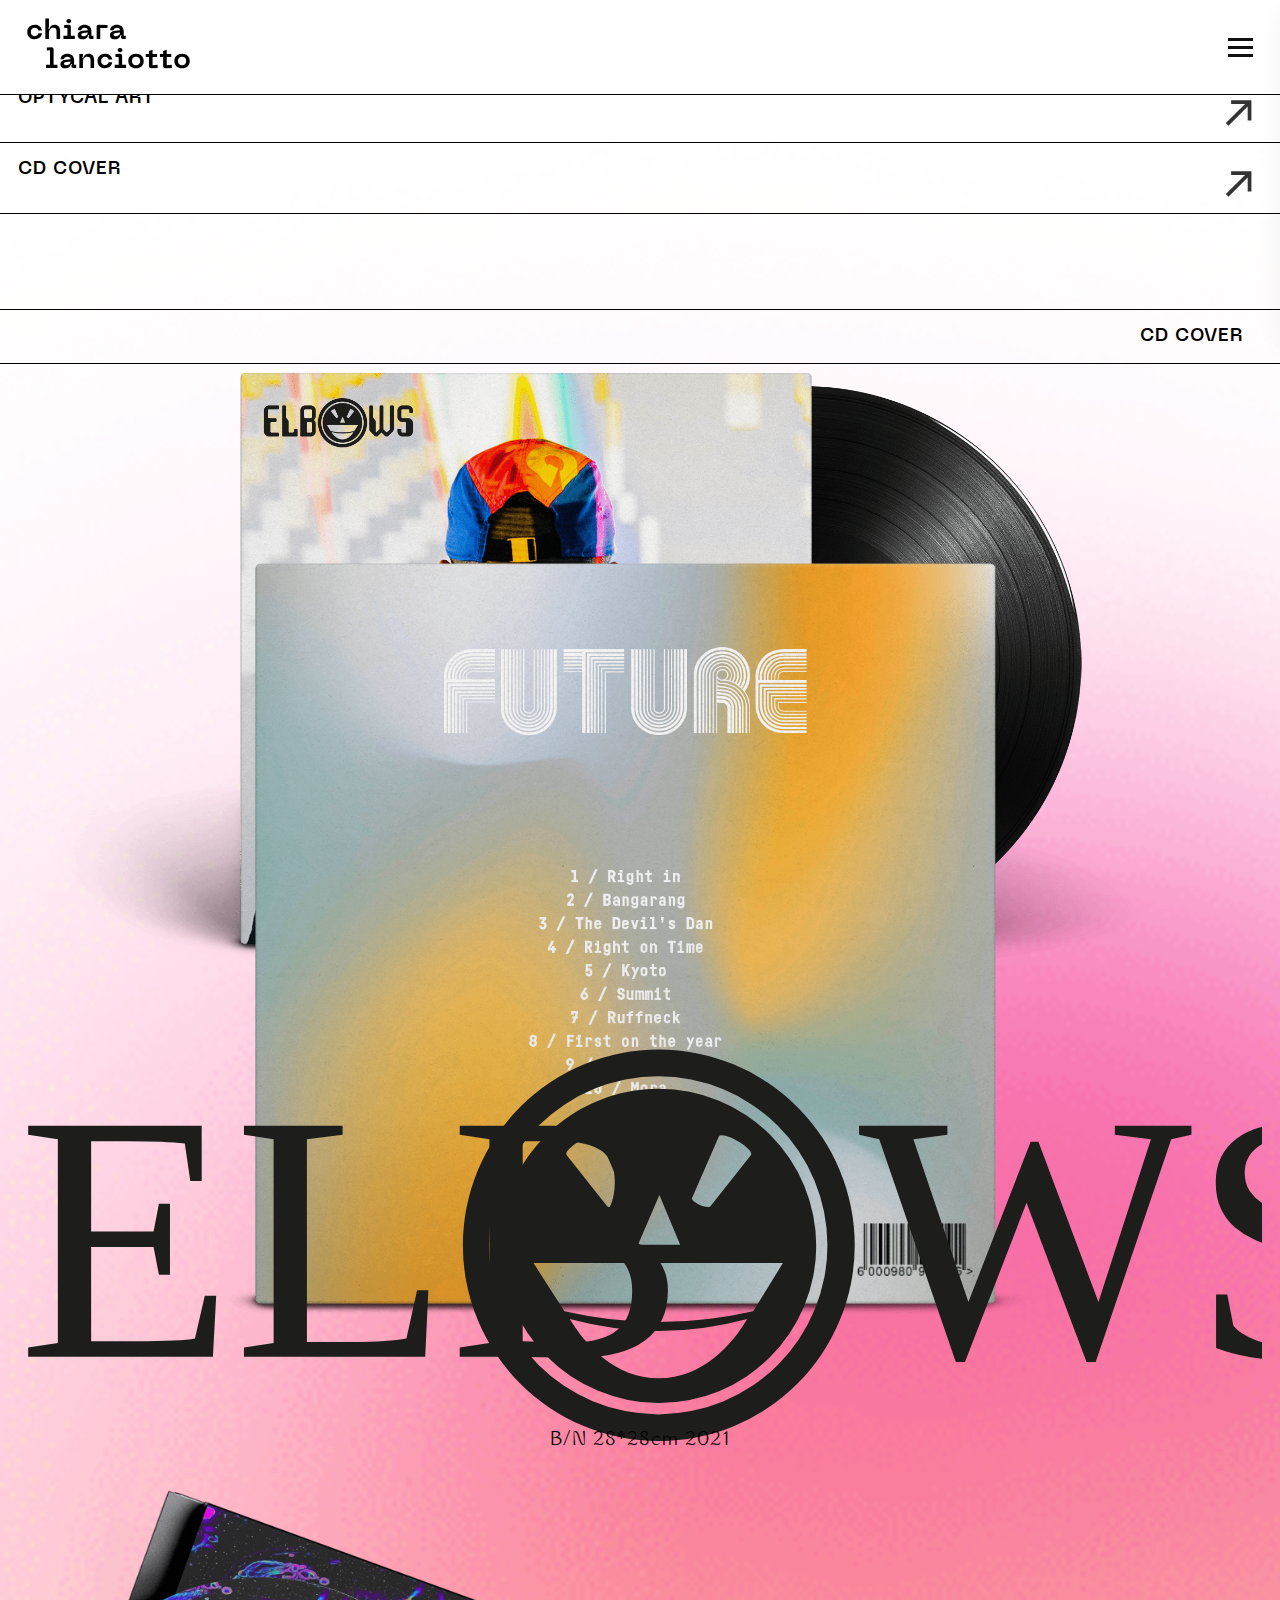
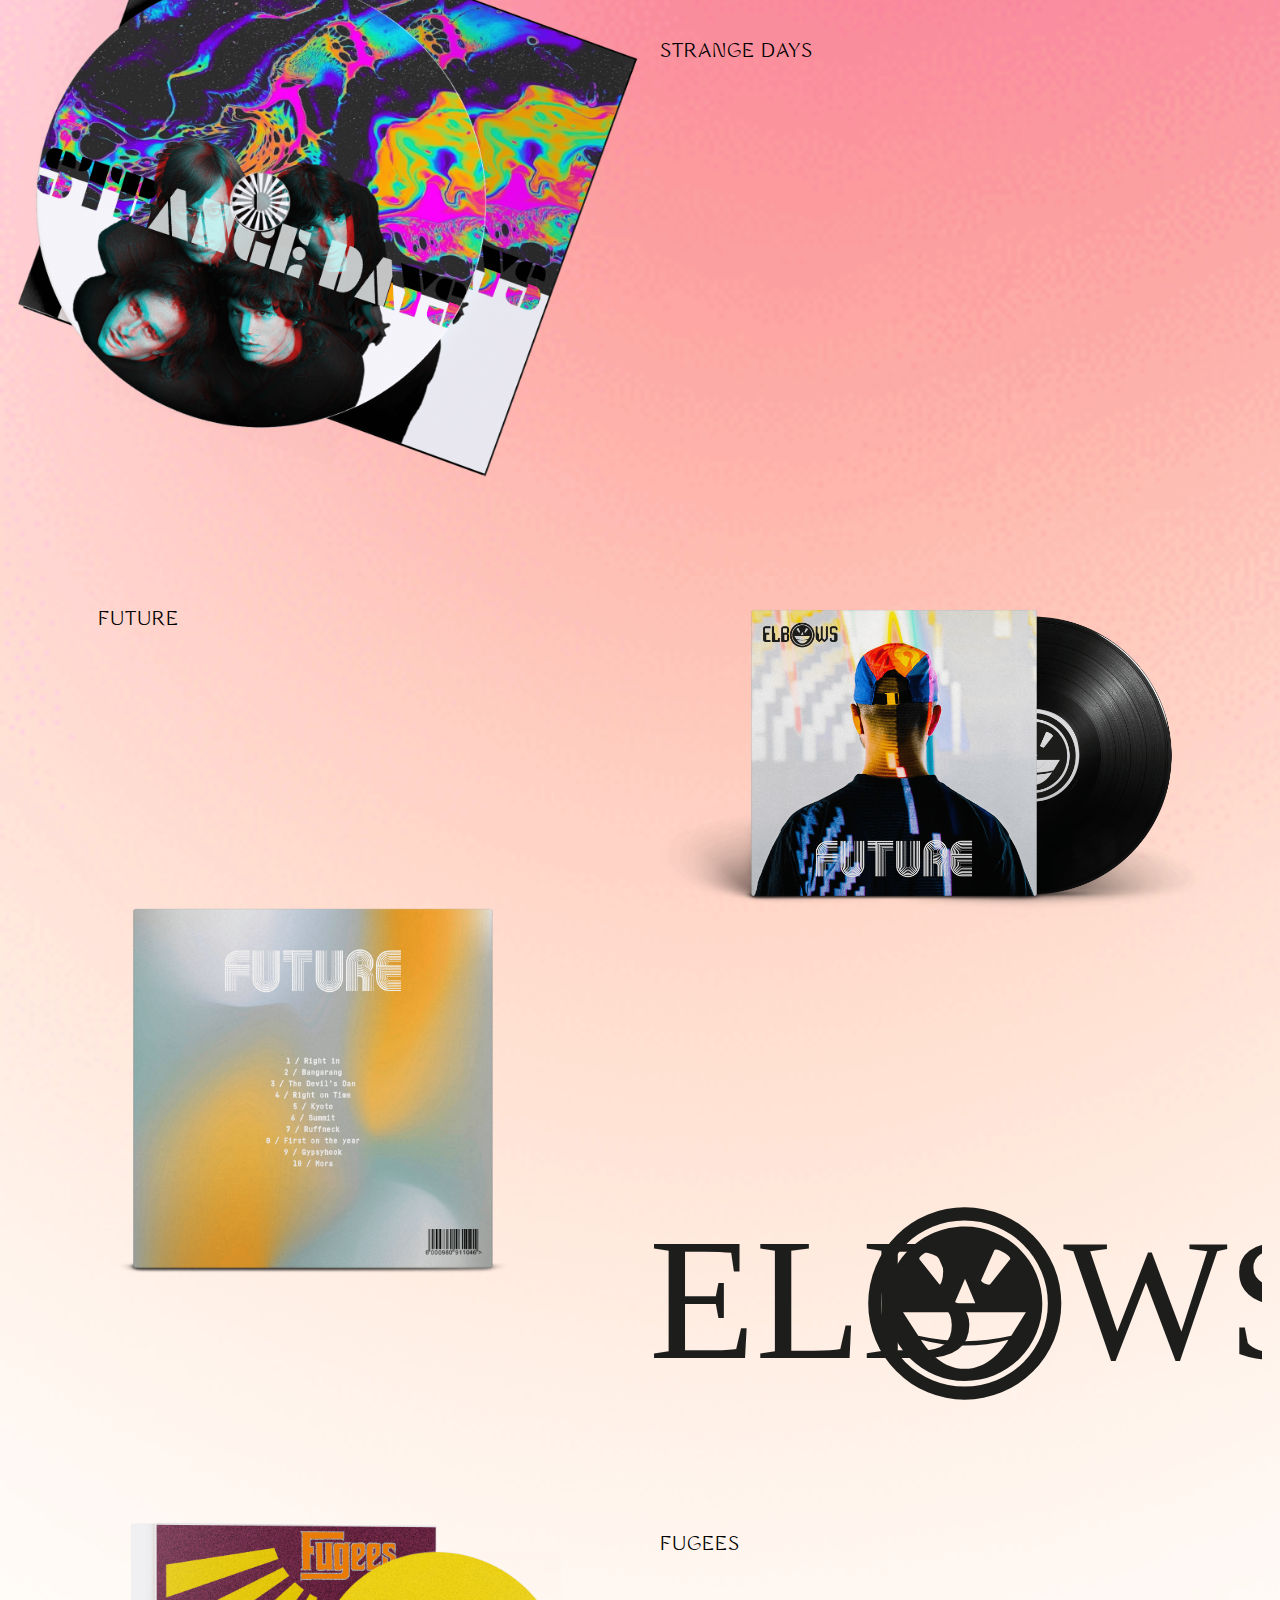
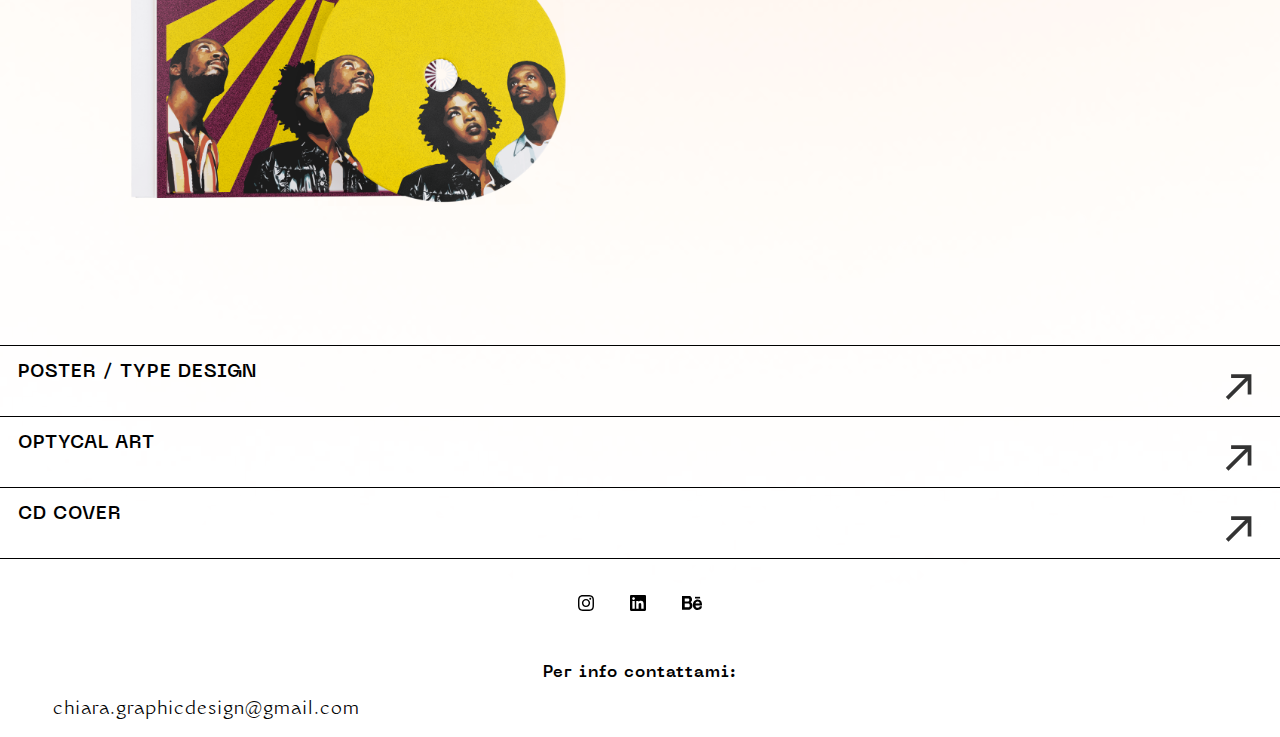
==== cd_cover.html @ 20b48abc "update desktop mode html" ====
<!DOCTYPE html>
<html lang="en">

<head>
    <meta charset="UTF-8">
    <meta http-equiv="X-UA-Compatible" content="IE=edge">
    <meta name="viewport" content="width=device-width, initial-scale=1.0">
    <title>Chiara Lanciotto</title>
    <link rel="stylesheet" href="STYLE/style.css">
</head>

<body>


    <header class="header">
        <nav class="navbar">
            <a href="index.html">
                <img class="logo" src="IMG/Chiara%20lanciotto.svg" alt="Chiara">
            </a>
            <ul class="nav-menu">
                <li class="nav-item">
                    <a href="#" class="nav-link">About me</a>
                </li>
                <li class="nav-item">
                    <a href="#" class="nav-link">Portfolio</a>
                </li>
                <li class="nav-item">
                    <a href="#" class="nav-link">Contact</a>
                </li>
                <li class="nav-item">
                    <a href="#" class="nav-link">My CV</a>
                </li>
            </ul>
            <div class="hamburger">
                <span class="bar"></span>
                <span class="bar"></span>
                <span class="bar"></span>
            </div>
        </nav>
    </header>

    <div class="desktop-mode">
        <div class="contenitore-link desktop">
            <div class="final-link">
                <h5>Poster / type design</h5>
                <a href="poster_type_design.html">
                    <img src="IMG/arrow.svg">
                </a>
            </div>
            <div class="final-link">
                <h5>optycal art</h5>
                <a href="optical_art.html">
                    <img src="IMG/arrow.svg">
                </a>
            </div>
            <div class="final-link">
                <h5>cd cover</h5>
                    <a href="cd_cover.html">
                    <img src="IMG/arrow.svg">
                </a>
            </div>
        </div>

        <div class="testo-desktop">
            <section class="space-top">
                <h4>CD COVER</h4>
            </section>

            <h2 class="page_typo">GIORNI STRANI</h2>

            <article class="B-N CD ">
                <img src="IMG/Vinyl Record PSD MockUp.png">
            </article>
            <article class="B-N CD">
                <img src="IMG/Vinyl Record PSD MockUp - RETRO.png">
            </article>
            <article class="B-N CD">
                <img src="IMG/LOGO_WS MUSICA.svg">
            </article>
            
        
            <article>
                <div class="didascalia-singola">
                    <p>B/N 28*28cm 2021</p>
                </div>
            </article>






        <!--STRANGE DAYS-->
            <article class=" container ">
            <div class="immagine">
                    <img src="IMG/cover.png">
                </div>
                <div class="align-left">
                    <p>STRANGE DAYS</p>
                </div>
            </article>
            
            
        
        <!--FUTURE-->  
        
            <article class=" container ">
                <div class="text-less">
                    <p>FUTURE</p>
                </div>
                <div class="immagine">
                    <img src="IMG/Vinyl Record PSD MockUp.png">
                </div>
            </article>
            <article class=" container ">
            <div class="immagine img-top bottom-img">
                    <img src="IMG/Vinyl Record PSD MockUp - RETRO.png">
                </div>
            </article>
            
            <article class=" container ">
            <div class="immagine bottom-img">
                    
                </div>
                <div class="immagine logo-alto">
                    <img src="IMG/LOGO_WS MUSICA.svg">
                </div>
            </article>

            <article class=" container ">
                <div class="immagine">
                    <img src="IMG/CD1.png">
                </div>
                <div class="align-left">
                    <p>FUGEES</p>
                </div>
            </article>
            <article class=" container ">
                <div class="didascalia margine">
                    
                </div>
            </article>
        </div>

        <!-- link pagine progetti -->
        <div class="contenitore-link mobile">
            <div class="final-link top-border">
                <h5>Poster / type design</h5>
                <a href="poster_type_design.html">
                    <img src="IMG/arrow.svg">
                </a>
            </div>
            <div class="final-link">
                <h5>optycal art</h5>
                <a href="optical_art.html">
                    <img src="IMG/arrow.svg">
                </a>
            </div>
            <div class="final-link">
                <h5>cd cover</h5>
                    <a href="cd_cover.html">
                    <img src="IMG/arrow.svg">
                </a>
            </div>
        </div>
    </div>


    <footer>
        <div class="social">
            <img class="in" src="IMG/insta.svg"></img>
            <img class="lik" src="IMG/linkedin.svg"></img>
            <img class="be" src="IMG/BE%202.svg"></img>
        </div>
        <!--link per scaricare cv-->
        <p>Per info contattami:</p>
        <a href="chiara.graphicdesign@gmail.com">chiara.graphicdesign@gmail.com</a>
    </footer>


    <script src="STYLE/index.js"></script>

</body>

</html>
---- STYLE/style.css ----
/** @format */

@font-face {
  font-family: "WTMonarchNova-Roman";
  src: url("../FONT/WTMonarchNova-Roman.woff") format("woff");
}

@font-face {
  font-family: "neuemachina-bold";
  src: url("../FONT/NEUEMACHINA-BOLD.woff") format("woff");
}

@font-face {
  font-family: "neuemachina-medium";
  src: url("../FONT/NEUEMACHINA-MEDIUM.woff") format("woff");
}

* {
  margin: 0;
  padding: 0;
  box-sizing: border-box;
  font-size: 18px;
  font-family: "WTMonarchNova-Roman";
  letter-spacing: 1px;
}
h2,
h4,
h5 {
  font-family: "neuemachina-bold";
}

h3 {
  font-family: "WTMonarchNova-Roman";
}

body {
  background-image: url(../IMG/gradient+texture.png);
  background-size: cover;
  background-repeat: no-repeat;
}

.logo {
  width: 100%;
  height: auto;
}
/* bordo nav */
.header {
  border-bottom: 1px solid #e2e8f0;
}
/* hamburger menu */
.navbar {
  position: fixed;
  display: flex;
  justify-content: space-between;
  align-items: center;
  padding: 1rem 1.5rem;
  width: 100%;
  background-color: #fff;
  border-bottom: 1px solid #000;
}
.bar {
  display: block;
  width: 25px;
  height: 3px;
  margin: 5px auto;
  -webkit-transition: all 0.3s ease-in-out;
  transition: all 0.3s ease-in-out;
  background-color: #101010;
}
.nav-item {
  margin-left: 5rem;
}

.nav-item a {
  text-decoration: none;
  font-family: "neuemachina-bold";
  text-transform: uppercase;
}

/* link nav */
.nav-link {
  font-size: 1.6rem;
  font-weight: 400;
  color: #475569;
}
.nav-menu {
  z-index: 2;
  position: fixed;
  right: -100%;
  top: 0em;
  flex-direction: column;
  background-color: #fff;
  width: 100%;
  border-radius: 10px;
  text-align: center;
  transition: 0.3s;
  box-shadow: 0 10px 27px rgba(0, 0, 0, 0.05);
}
.nav-menu.active {
  right: 0;
}

.nav-item {
  margin: 2.5rem 0;
  list-style: none;
}
.hamburger {
  display: block;
  cursor: pointer;
  z-index: 5;
}
.hamburger.active .bar:nth-child(2) {
  opacity: 0;
}

.hamburger.active .bar:nth-child(1) {
  transform: translateY(8px) rotate(45deg);
}

.hamburger.active .bar:nth-child(3) {
  transform: translateY(-8px) rotate(-45deg);
}

#home {
  font-size: 3em;
  text-align: center;
  line-height: 67px;
  display: flex;
  flex-direction: column;
  align-items: center;
  justify-content: center;
  padding: 3em 0 2em 0;
}
section {
  border-top: 1px solid #000;
  border-bottom: 1px solid #000;
  padding: 1em;
}
section h4 {
  text-align: right;
  text-transform: uppercase;
  padding-right: 1em;
}
.foto-cv {
  width: 50%;
  height: auto;
  border-radius: 50%;
  margin: 3em 0;
}

article {
  width: 100%;
  display: flex;
  flex-direction: column;
  padding: 1em;
  text-align: left;
  justify-content: center;
  align-items: center;
}
.B-N {
  width: 100%;
  height: 300px;
  margin: 3em auto;
}
.B-N img {
  width: 100%;
  height: auto;
}
.CD {
  margin: 0.5em auto;
}
.citazione {
  font-family: "neuemachina-medium";
  font-size: 1em;
  letter-spacing: 1px;
}
.author {
  text-align: right;
  padding: 1em;
}
.final-link {
  border-bottom: 1px solid #000;
  display: flex;
  justify-content: space-between;
}
.top-border {
  border-top: 1px solid #000;
}
h5 {
  text-align: left;
  text-transform: uppercase;
  padding: 1em;
  font-family: "neuemachina-bold";
}
.final-link a {
  text-decoration: none;
  color: #000;
  padding-right: 18px;
  padding-top: 1em;
}
.social {
  display: flex;
  justify-content: center;
  padding: 1em;
}

.social img {
  padding: 1em;
  justify-content: center;
}

footer p {
  padding: 18px;
  font-size: 16px;
  font-family: "neuemachina-bold";
  text-align: center;
}

footer a {
  padding: 18px;
  text-decoration: none;
  color: black;
  margin: 35px;
}

.space-top {
  margin: 5.3em 0 2em 0;
}

.page_typo {
  text-align: center;
  font-size: 32px;
  padding-top: 20px;
  padding-bottom: 25px;
}

.container {
  display: flex;
  flex-direction: row;
  width: 100%;
  justify-content: space-between;
  height: auto;
}
.immagine {
  width: 50%;
}
.immagine img {
  width: 100%;
}
.margine {
  margin-right: 1em;
}
.testo {
  width: 50%;
  height: 290px;
  display: flex;
  flex-direction: column;
  padding-right: 1em;
}
.align-left {
  width: 50%;
  height: 290px;
  display: flex;
  flex-direction: column;
  padding-right: 1em;
}
.align-left p {
  padding-left: 20px;
}
.testo p {
  font-size: 1em;
  padding-left: 100px;
}
.text-less {
  width: 50%;
  height: 270px;
  display: flex;
  flex-direction: column;
  padding-right: 1em;
}
.text-less p {
  font-size: 1em;
  padding-left: 80px;
}
.testo-alto {
  font-size: 1em;
  margin-top: -15em;
  padding-bottom: 1em;
}
.logo-alto {
  font-size: 1em;
  margin-top: -8em;
  padding-bottom: 1em;
}
.top-img {
  margin-top: -15em;
}
.bottom-img {
  margin-right: 1em;
}
.img-top {
  margin-top: -7em;
  padding-right: 1em;
}
.didascalia {
  text-align: left;
}
.align-right p {
  font-size: 0.8em;
  margin-top: -7.5em;
  text-align: right;
}
.didascalia p {
  font-size: 0.8em;
  text-align: left;
  margin-top: -7.5em;
}
.didascalia-singola {
  text-align: center;
}
.didscalia-singola p {
  font-size: 0.8em;
}
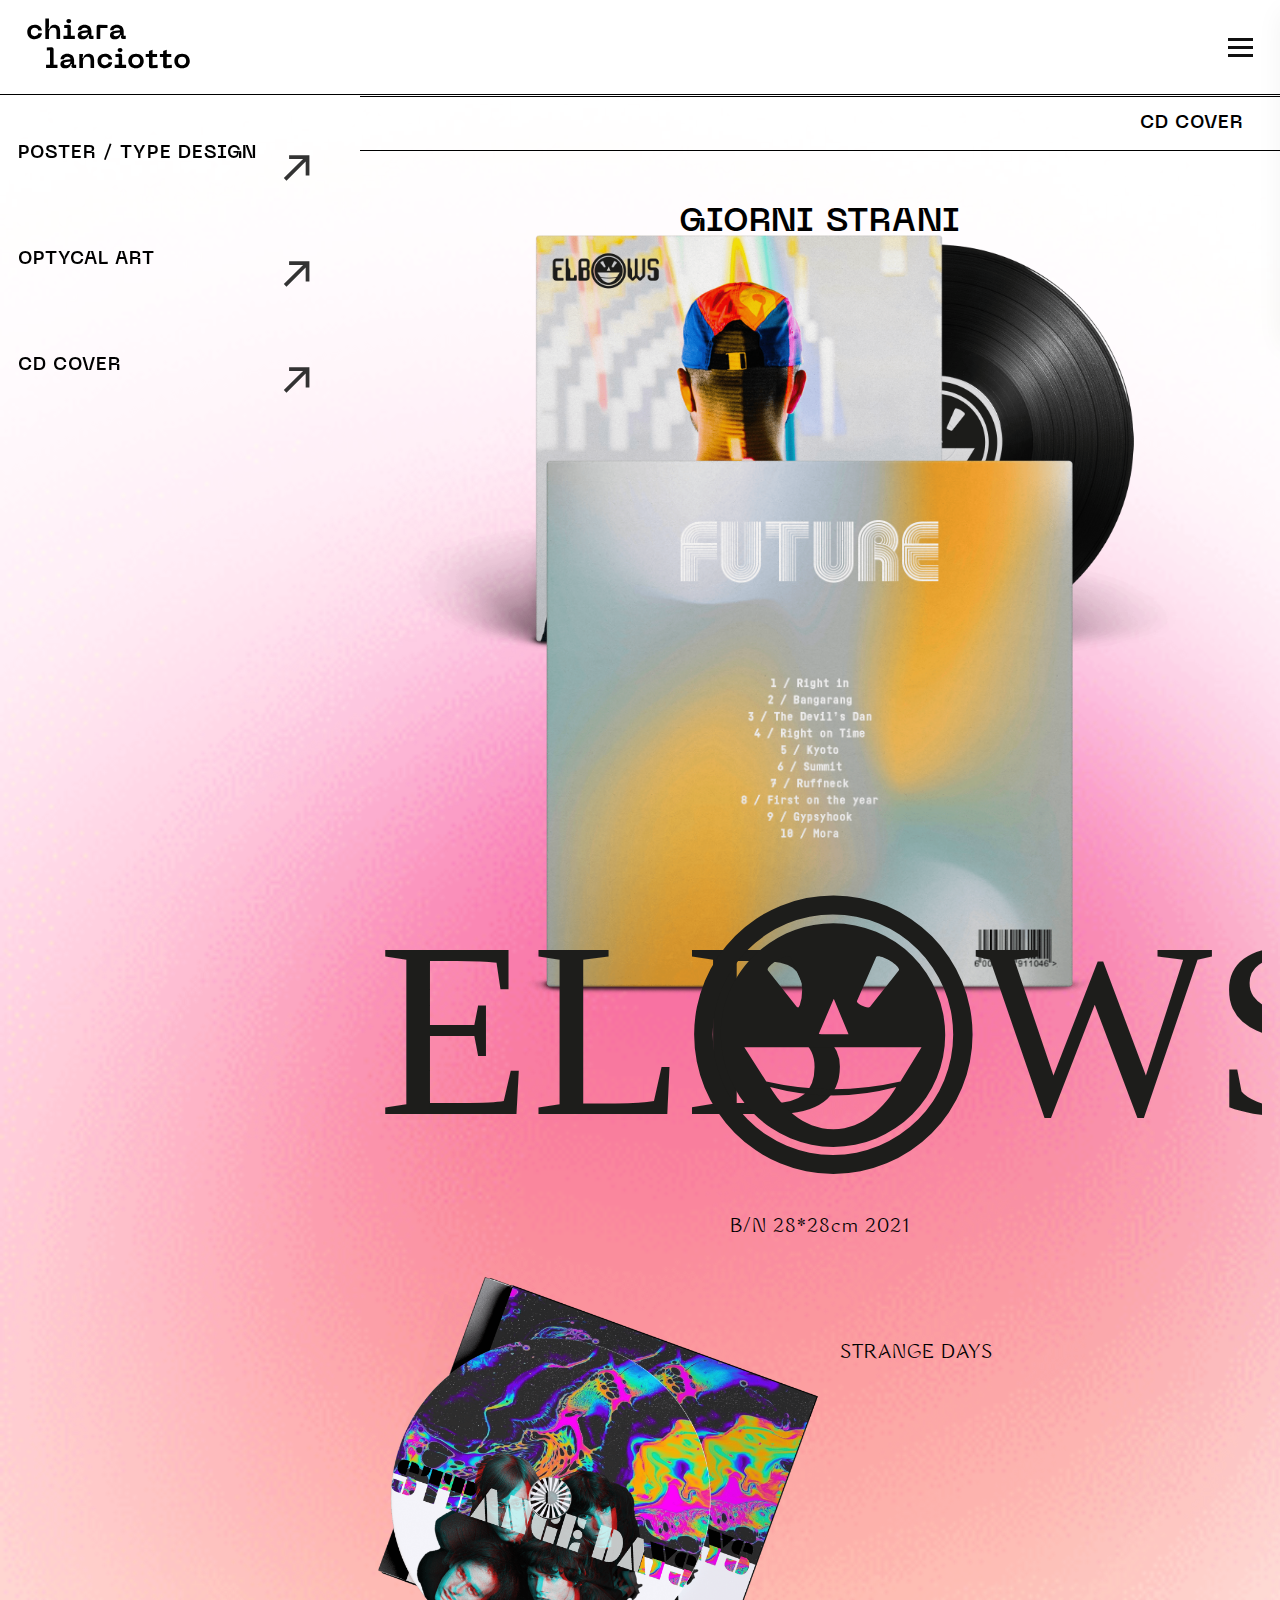
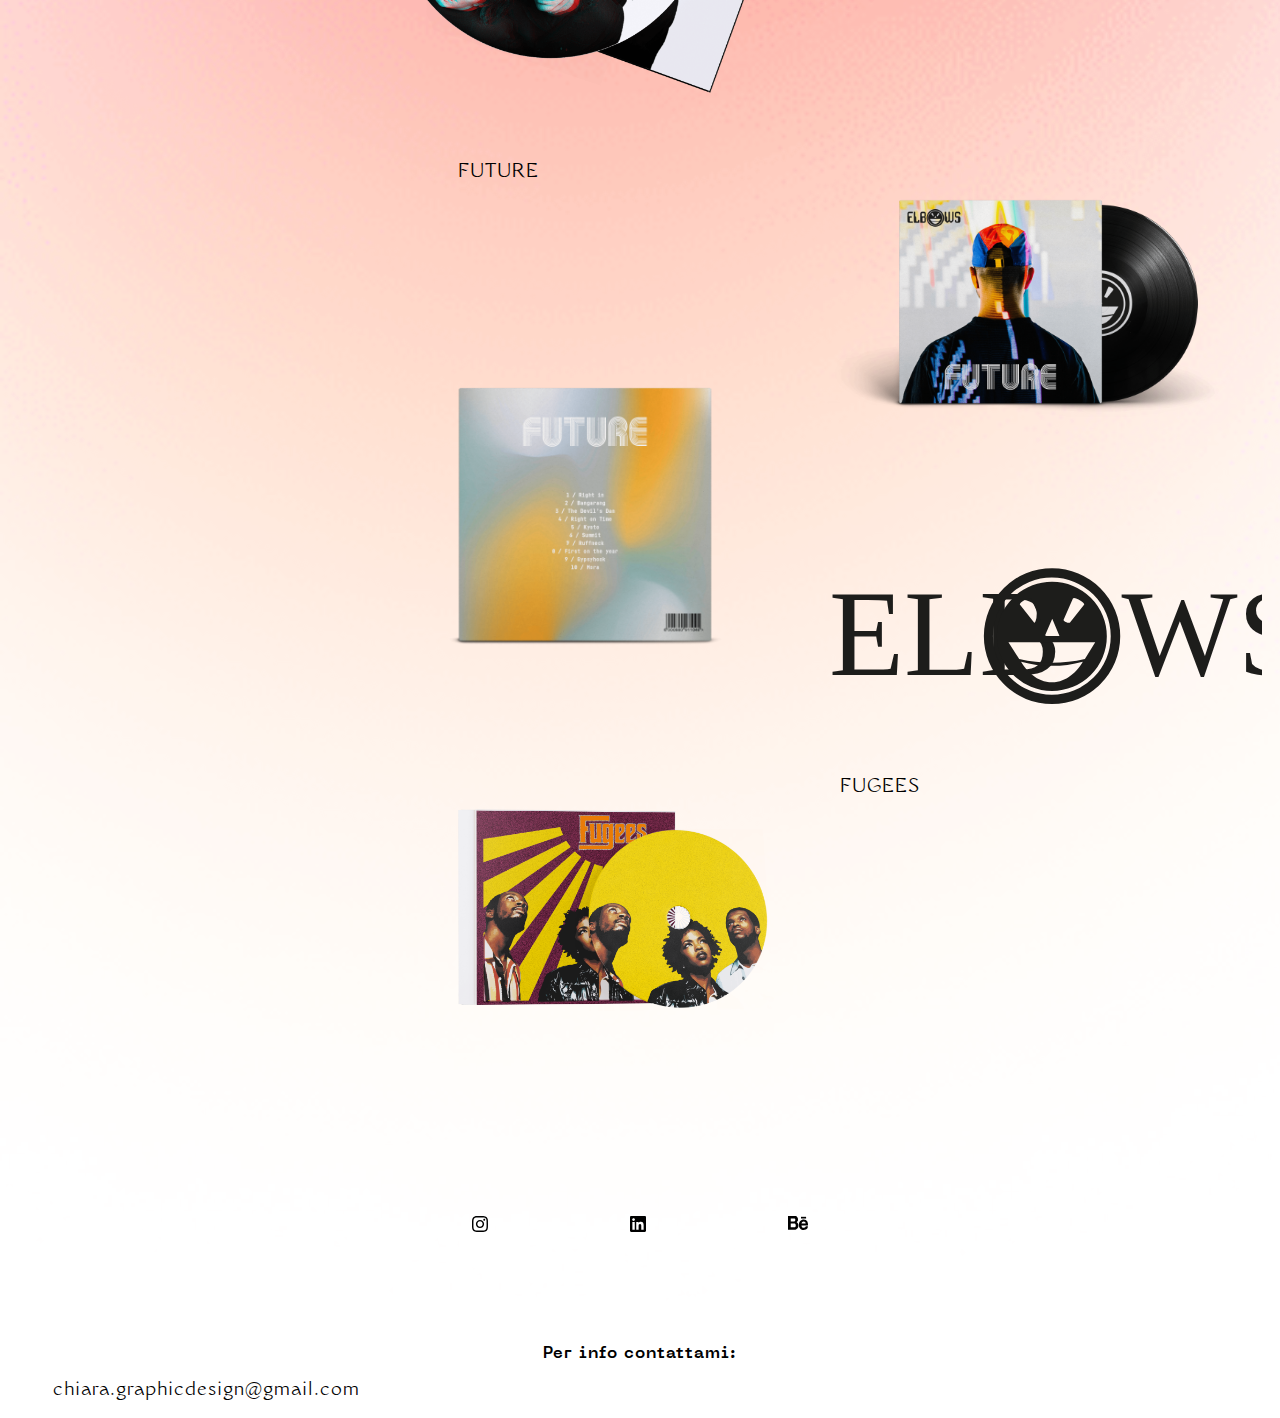
==== commit 223d8af4: "link social" ====
--- a/cd_cover.html
+++ b/cd_cover.html
@@ -168,14 +168,20 @@
 
     <footer>
         <div class="social">
-            <img class="in" src="IMG/insta.svg"></img>
-            <img class="lik" src="IMG/linkedin.svg"></img>
-            <img class="be" src="IMG/BE%202.svg"></img>
+           <a href="">
+               <img class="in" src="IMG/insta.svg" />
+           </a>
+           <a href="https://www.linkedin.com/in/chiara-lanciotto-9144a521">
+               <img class="lik" src="IMG/linkedin.svg" />
+           </a>
+           <a href="https://www.behance.net/chiaralanciotto1">
+               <img class="be" src="IMG/BE%202.svg" />
+           </a>
         </div>
         <!--link per scaricare cv-->
         <p>Per info contattami:</p>
         <a href="chiara.graphicdesign@gmail.com">chiara.graphicdesign@gmail.com</a>
-    </footer>
+   </footer>
 
 
     <script src="STYLE/index.js"></script>
--- a/STYLE/style.css
+++ b/STYLE/style.css
@@ -321,3 +321,33 @@
 .didscalia-singola p {
   font-size: 0.8em;
 }
+.mobile{
+  display: block;
+}
+.desktop{
+  display: none;
+}
+@media screen and (min-width:700px) {
+  .mobile{
+    display: none;
+  }
+  .desktop{
+    display: block;
+  }
+  .desktop-mode{
+    display: flex;
+    justify-content: space-between;
+  }
+  .contenitore-link{
+    position: fixed;
+    margin-top: 5em;
+  }
+  .testo-desktop{
+    width: 100%;
+    margin: 0 0 0 20em;
+  }
+  .final-link{
+    margin-top: 2em;
+    border: none;
+  }
+}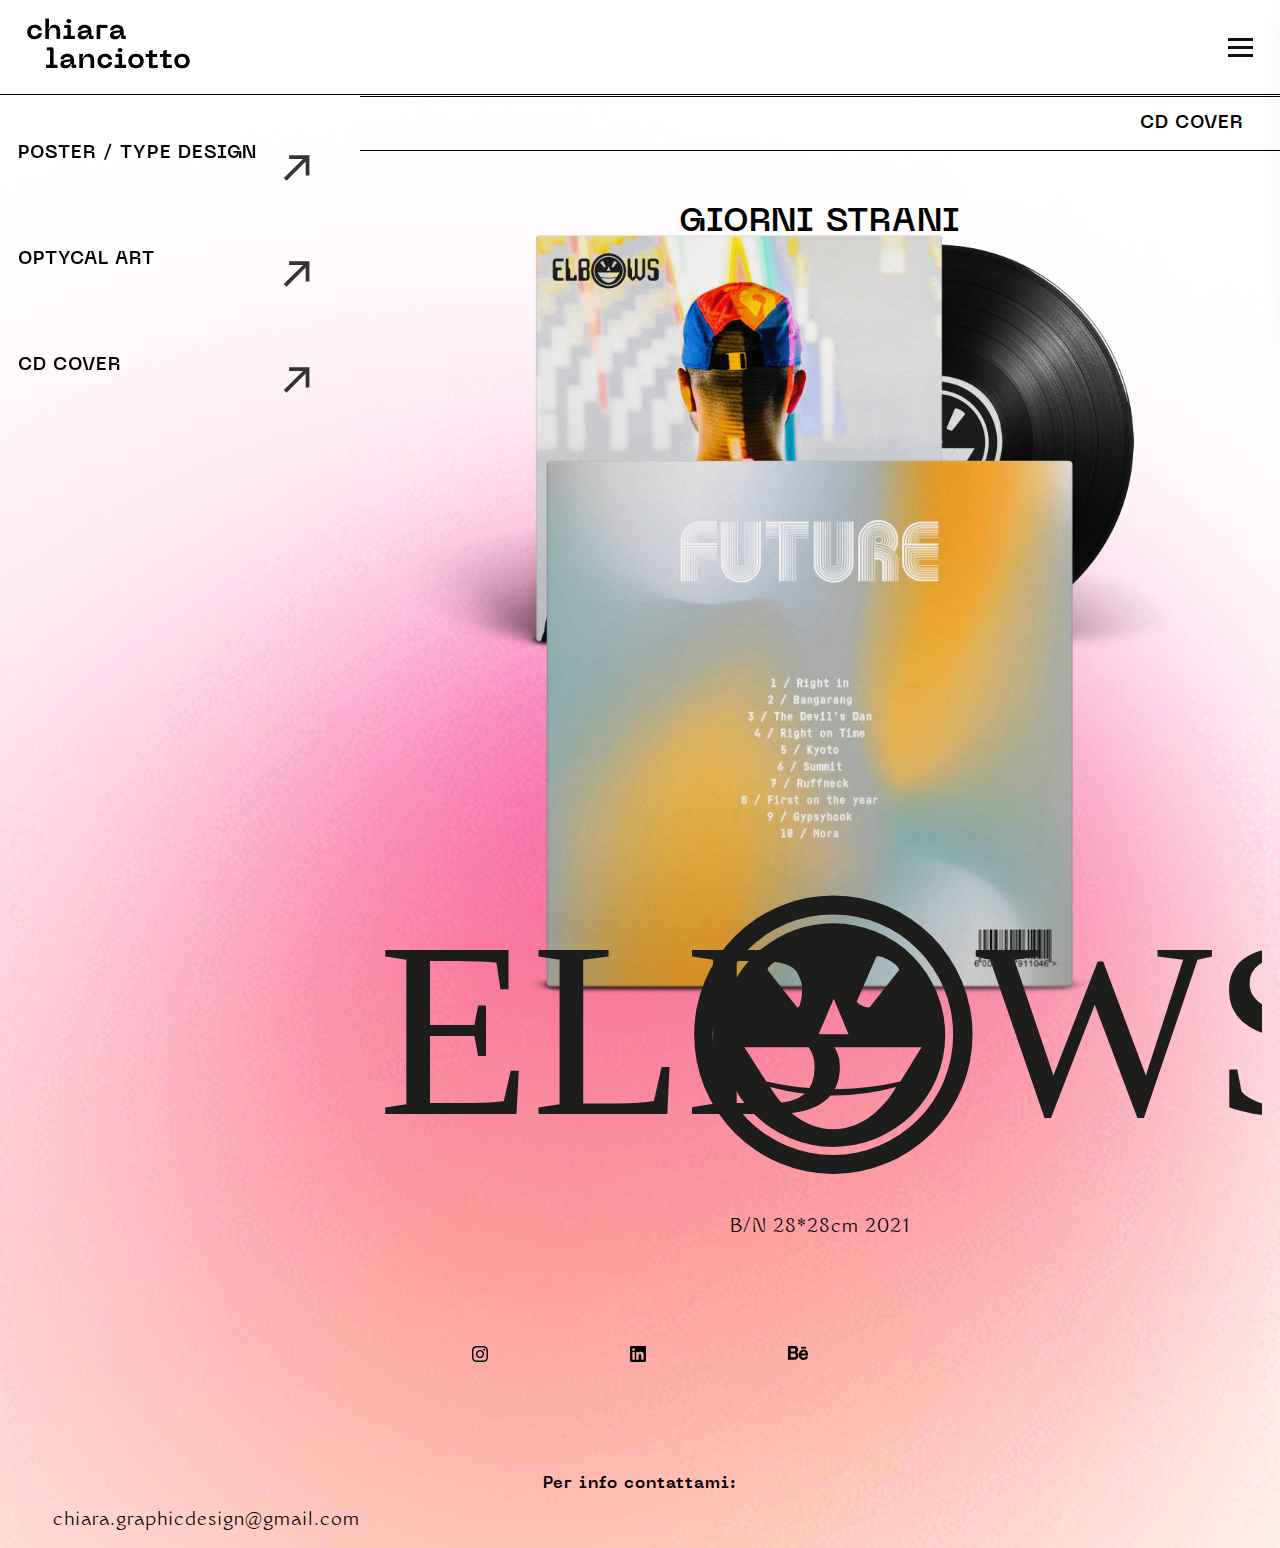
==== commit ef35c660: "update desktop style" ====
--- a/cd_cover.html
+++ b/cd_cover.html
@@ -84,62 +84,6 @@
                     <p>B/N 28*28cm 2021</p>
                 </div>
             </article>
-
-
-
-
-
-
-        <!--STRANGE DAYS-->
-            <article class=" container ">
-            <div class="immagine">
-                    <img src="IMG/cover.png">
-                </div>
-                <div class="align-left">
-                    <p>STRANGE DAYS</p>
-                </div>
-            </article>
-            
-            
-        
-        <!--FUTURE-->  
-        
-            <article class=" container ">
-                <div class="text-less">
-                    <p>FUTURE</p>
-                </div>
-                <div class="immagine">
-                    <img src="IMG/Vinyl Record PSD MockUp.png">
-                </div>
-            </article>
-            <article class=" container ">
-            <div class="immagine img-top bottom-img">
-                    <img src="IMG/Vinyl Record PSD MockUp - RETRO.png">
-                </div>
-            </article>
-            
-            <article class=" container ">
-            <div class="immagine bottom-img">
-                    
-                </div>
-                <div class="immagine logo-alto">
-                    <img src="IMG/LOGO_WS MUSICA.svg">
-                </div>
-            </article>
-
-            <article class=" container ">
-                <div class="immagine">
-                    <img src="IMG/CD1.png">
-                </div>
-                <div class="align-left">
-                    <p>FUGEES</p>
-                </div>
-            </article>
-            <article class=" container ">
-                <div class="didascalia margine">
-                    
-                </div>
-            </article>
         </div>
 
         <!-- link pagine progetti -->
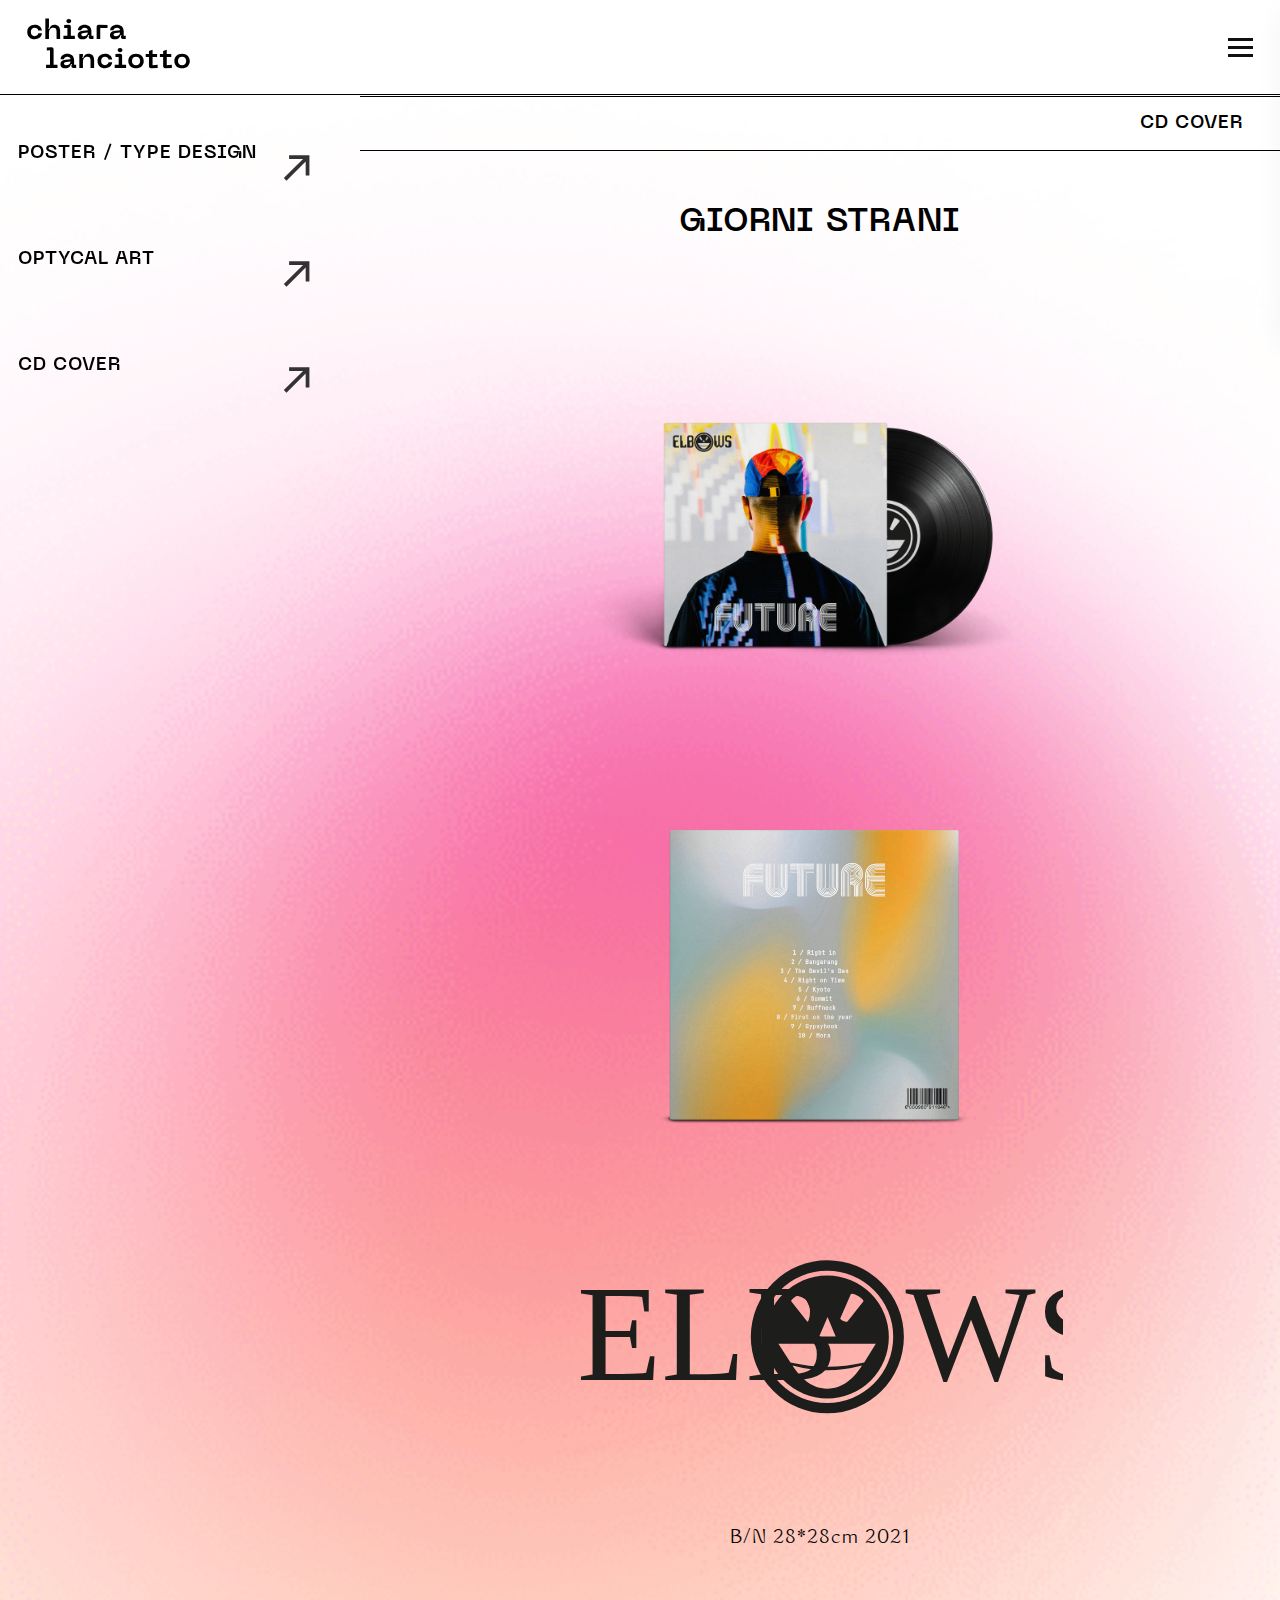
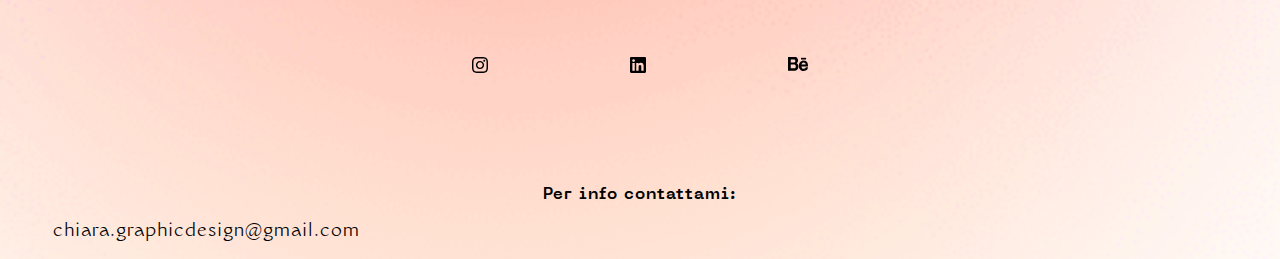
==== commit 598c3d83: "link contact" ====
--- a/cd_cover.html
+++ b/cd_cover.html
@@ -25,7 +25,7 @@
                     <a href="#" class="nav-link">Portfolio</a>
                 </li>
                 <li class="nav-item">
-                    <a href="#" class="nav-link">Contact</a>
+                    <a href="#contact" class="nav-link">Contact</a>
                 </li>
                 <li class="nav-item">
                     <a href="#" class="nav-link">My CV</a>
@@ -111,7 +111,7 @@
 
 
     <footer>
-        <div class="social">
+        <div class="social" id="contact">
            <a href="">
                <img class="in" src="IMG/insta.svg" />
            </a>
--- a/STYLE/style.css
+++ b/STYLE/style.css
@@ -238,14 +238,17 @@
   display: flex;
   flex-direction: row;
   width: 100%;
+  height: auto;
   justify-content: space-between;
   height: auto;
 }
 .immagine {
   width: 50%;
+  height: auto;
 }
 .immagine img {
   width: 100%;
+  height: auto;
 }
 .margine {
   margin-right: 1em;
@@ -350,4 +353,19 @@
     margin-top: 2em;
     border: none;
   }
+  .immagine img{
+    width: 100%;
+    height: auto;
+  }
+  .B-N {
+    width: 70%;
+    height: auto;
+    margin: 4em auto;
+  }
+  .CD img{
+    width: 80%;
+  }
+  .foto-cv{
+    width: 30%;
+  }
 }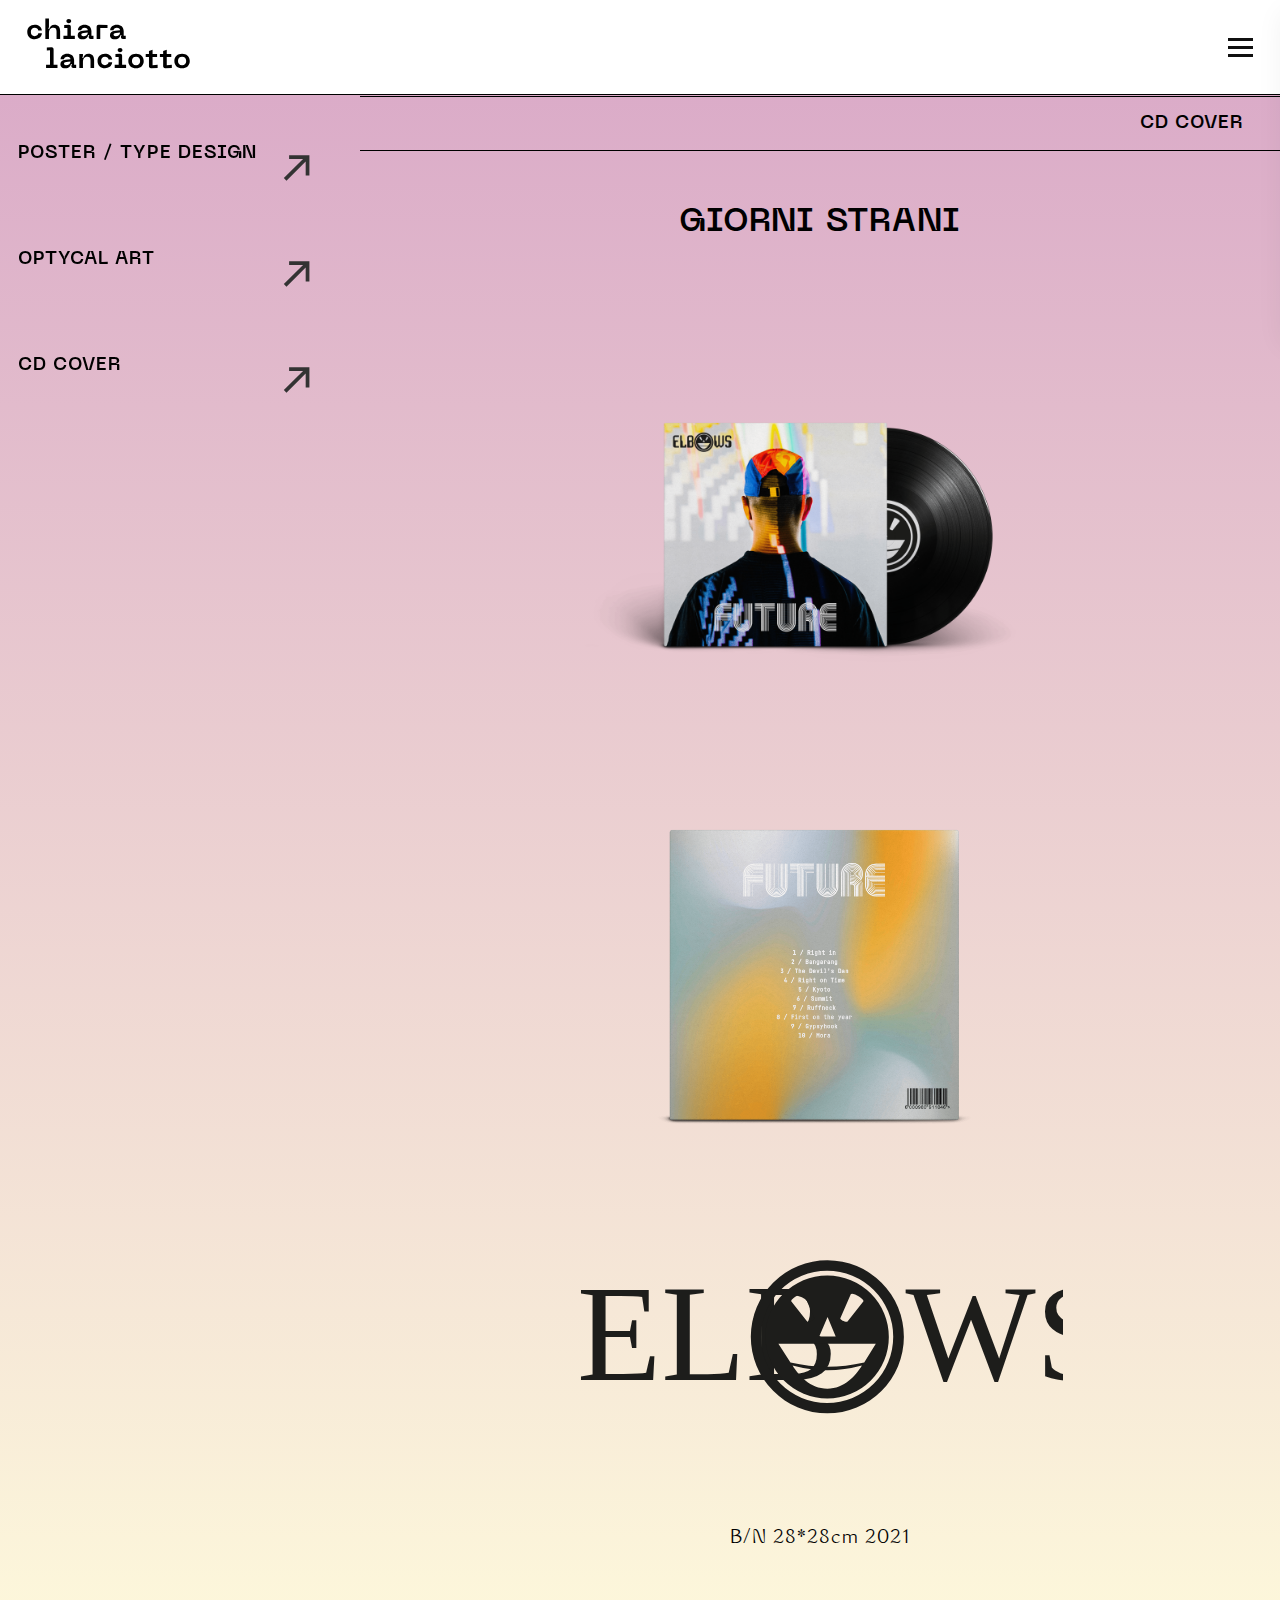
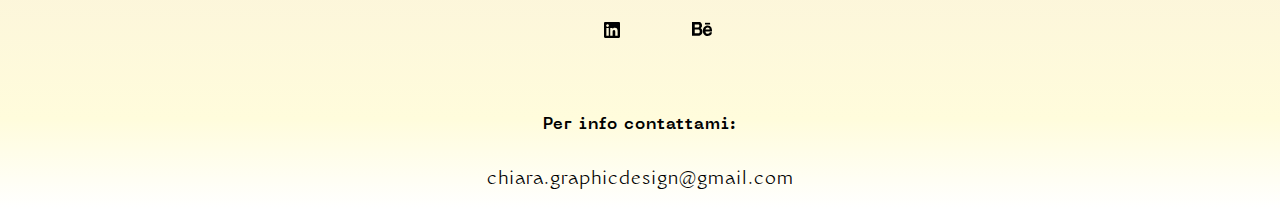
==== commit f9184223: "Add files via upload" ====
--- a/cd_cover.html
+++ b/cd_cover.html
@@ -113,7 +113,6 @@
     <footer>
         <div class="social" id="contact">
            <a href="">
-               <img class="in" src="IMG/insta.svg" />
            </a>
            <a href="https://www.linkedin.com/in/chiara-lanciotto-9144a521">
                <img class="lik" src="IMG/linkedin.svg" />
@@ -123,8 +122,10 @@
            </a>
         </div>
         <!--link per scaricare cv-->
-        <p>Per info contattami:</p>
-        <a href="chiara.graphicdesign@gmail.com">chiara.graphicdesign@gmail.com</a>
+        <div class="mail">
+            <p>Per info contattami:</p>
+            <a href="chiara.graphicdesign@gmail.com">chiara.graphicdesign@gmail.com</a>
+        </div>
    </footer>
 
 
--- a/STYLE/style.css
+++ b/STYLE/style.css
@@ -34,8 +34,8 @@
 }
 
 body {
-  background-image: url(../IMG/gradient+texture.png);
-  background-size: cover;
+  background: rgb(255,255,255);
+  background:  linear-gradient(0deg, rgba(255,255,255,1) 0%, rgba(255,252,220,1) 5%, rgba(217,167,199,1) 100%);
   background-repeat: no-repeat;
 }
 
@@ -208,19 +208,24 @@
   padding: 1em;
   justify-content: center;
 }
-
+.mail{
+  display: flex;
+  flex-direction: column;
+  width: 100%;
+  justify-content: center;
+  align-items: center;
+}
 footer p {
   padding: 18px;
   font-size: 16px;
   font-family: "neuemachina-bold";
   text-align: center;
 }
-
 footer a {
   padding: 18px;
   text-decoration: none;
   color: black;
-  margin: 35px;
+  
 }
 
 .space-top {
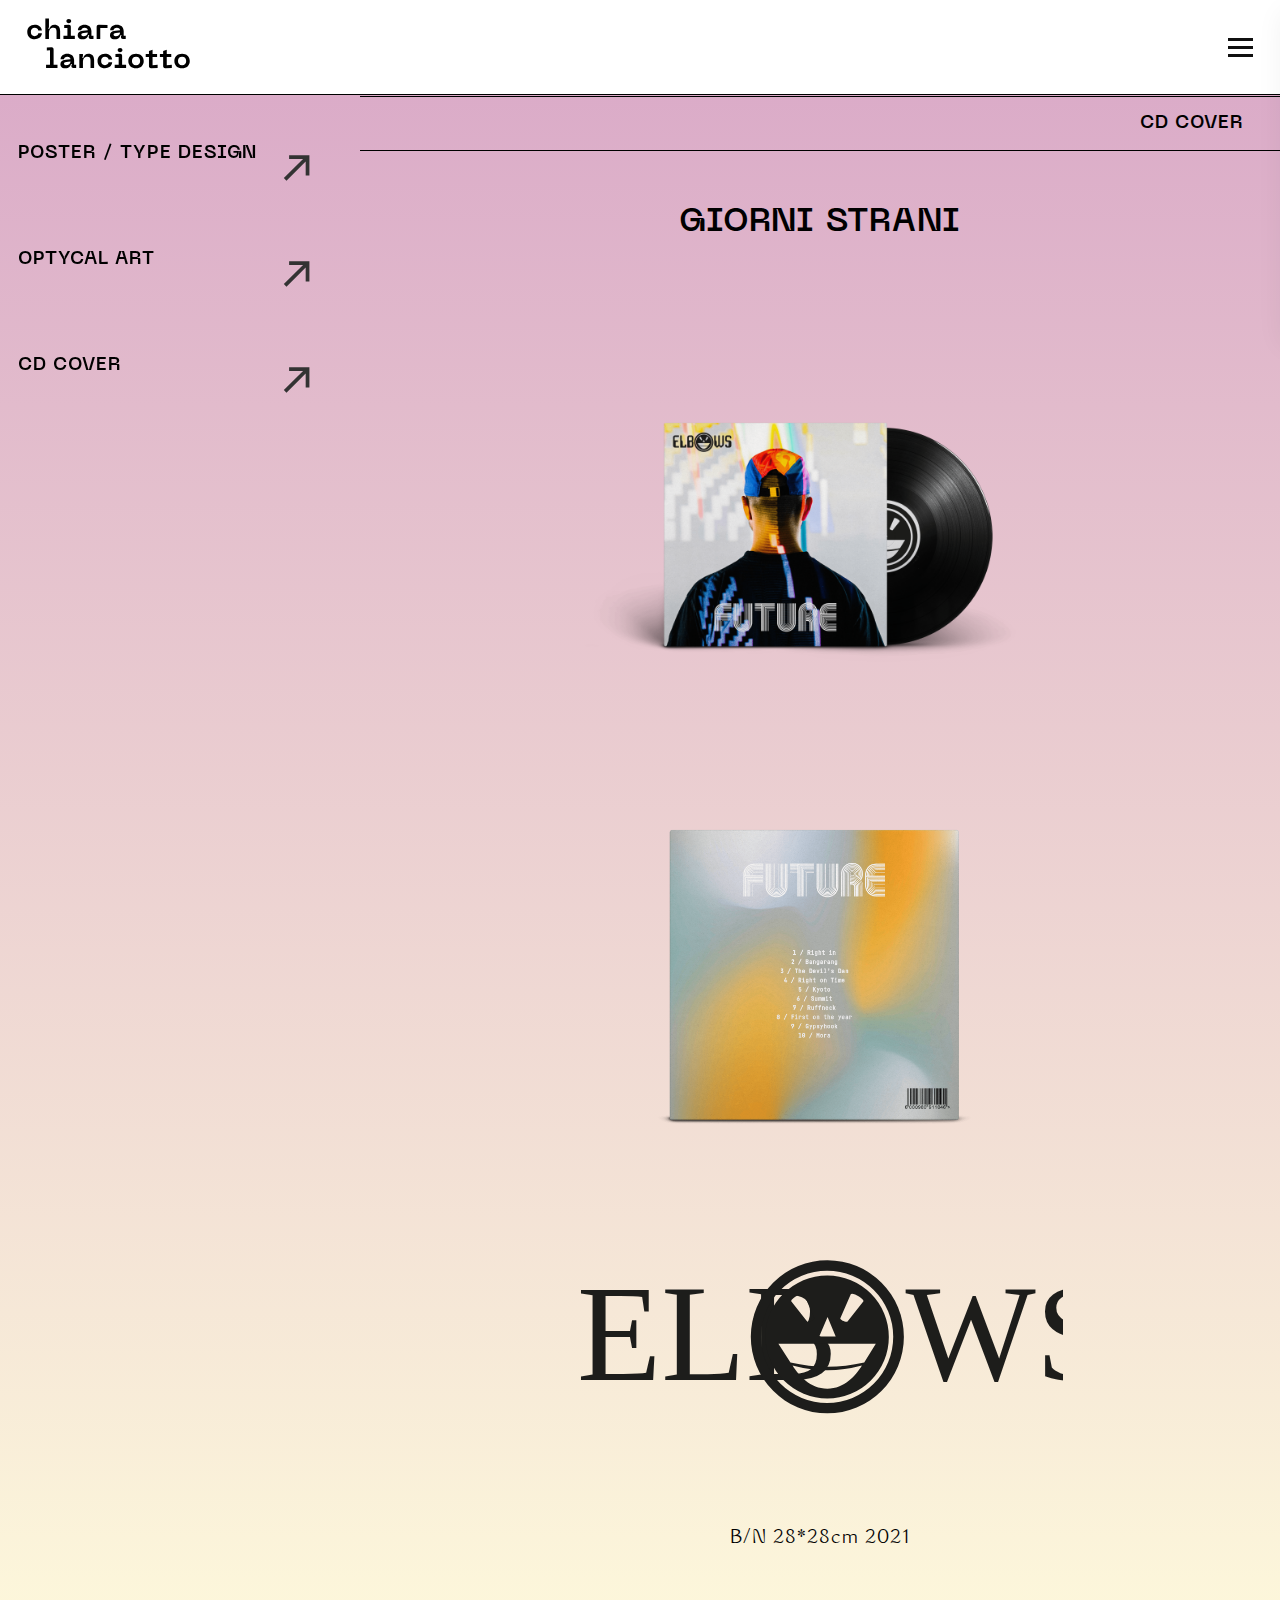
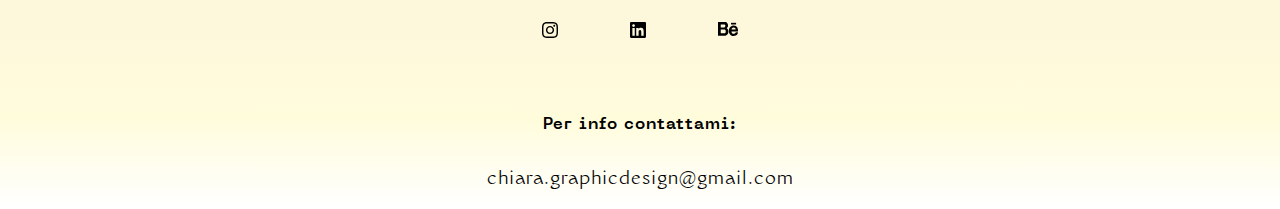
==== commit dbe7421e: "Add files via upload" ====
--- a/cd_cover.html
+++ b/cd_cover.html
@@ -113,6 +113,7 @@
     <footer>
         <div class="social" id="contact">
            <a href="">
+               <img class="in" src="IMG/insta.svg" />
            </a>
            <a href="https://www.linkedin.com/in/chiara-lanciotto-9144a521">
                <img class="lik" src="IMG/linkedin.svg" />
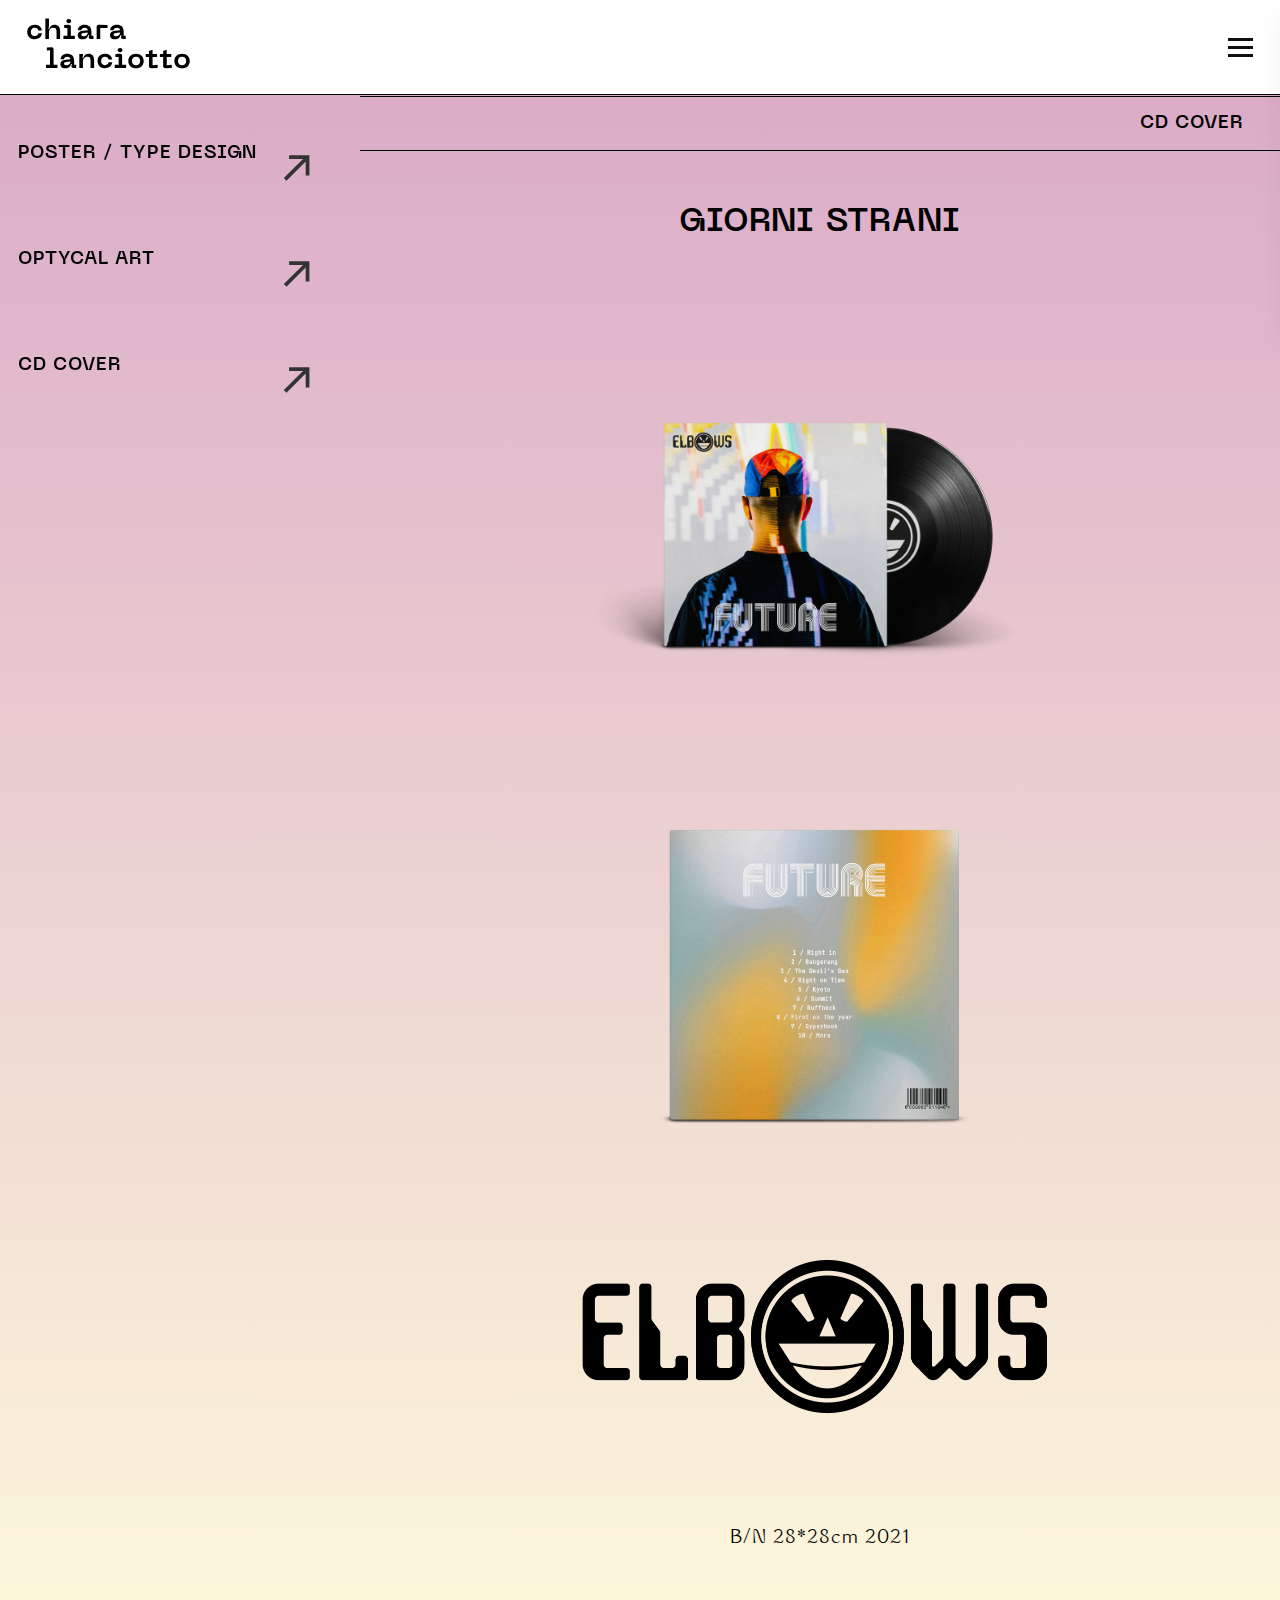
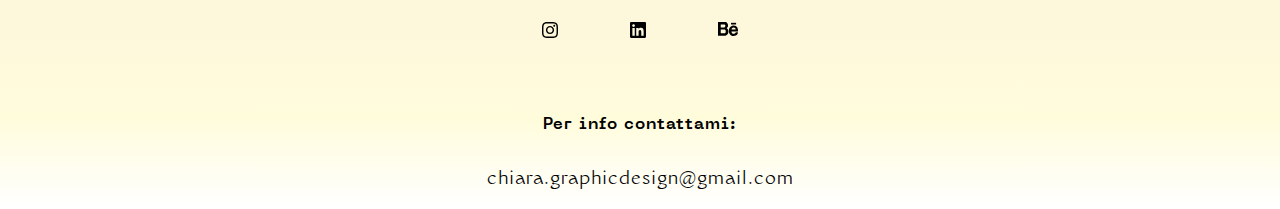
==== commit ddc62bff: "update logo cd-cover" ====
--- a/cd_cover.html
+++ b/cd_cover.html
@@ -75,7 +75,7 @@
                 <img src="IMG/Vinyl Record PSD MockUp - RETRO.png">
             </article>
             <article class="B-N CD">
-                <img src="IMG/LOGO_WS MUSICA.svg">
+                <img src="IMG/LOGO_WS MUSICA.png">
             </article>
             
         
